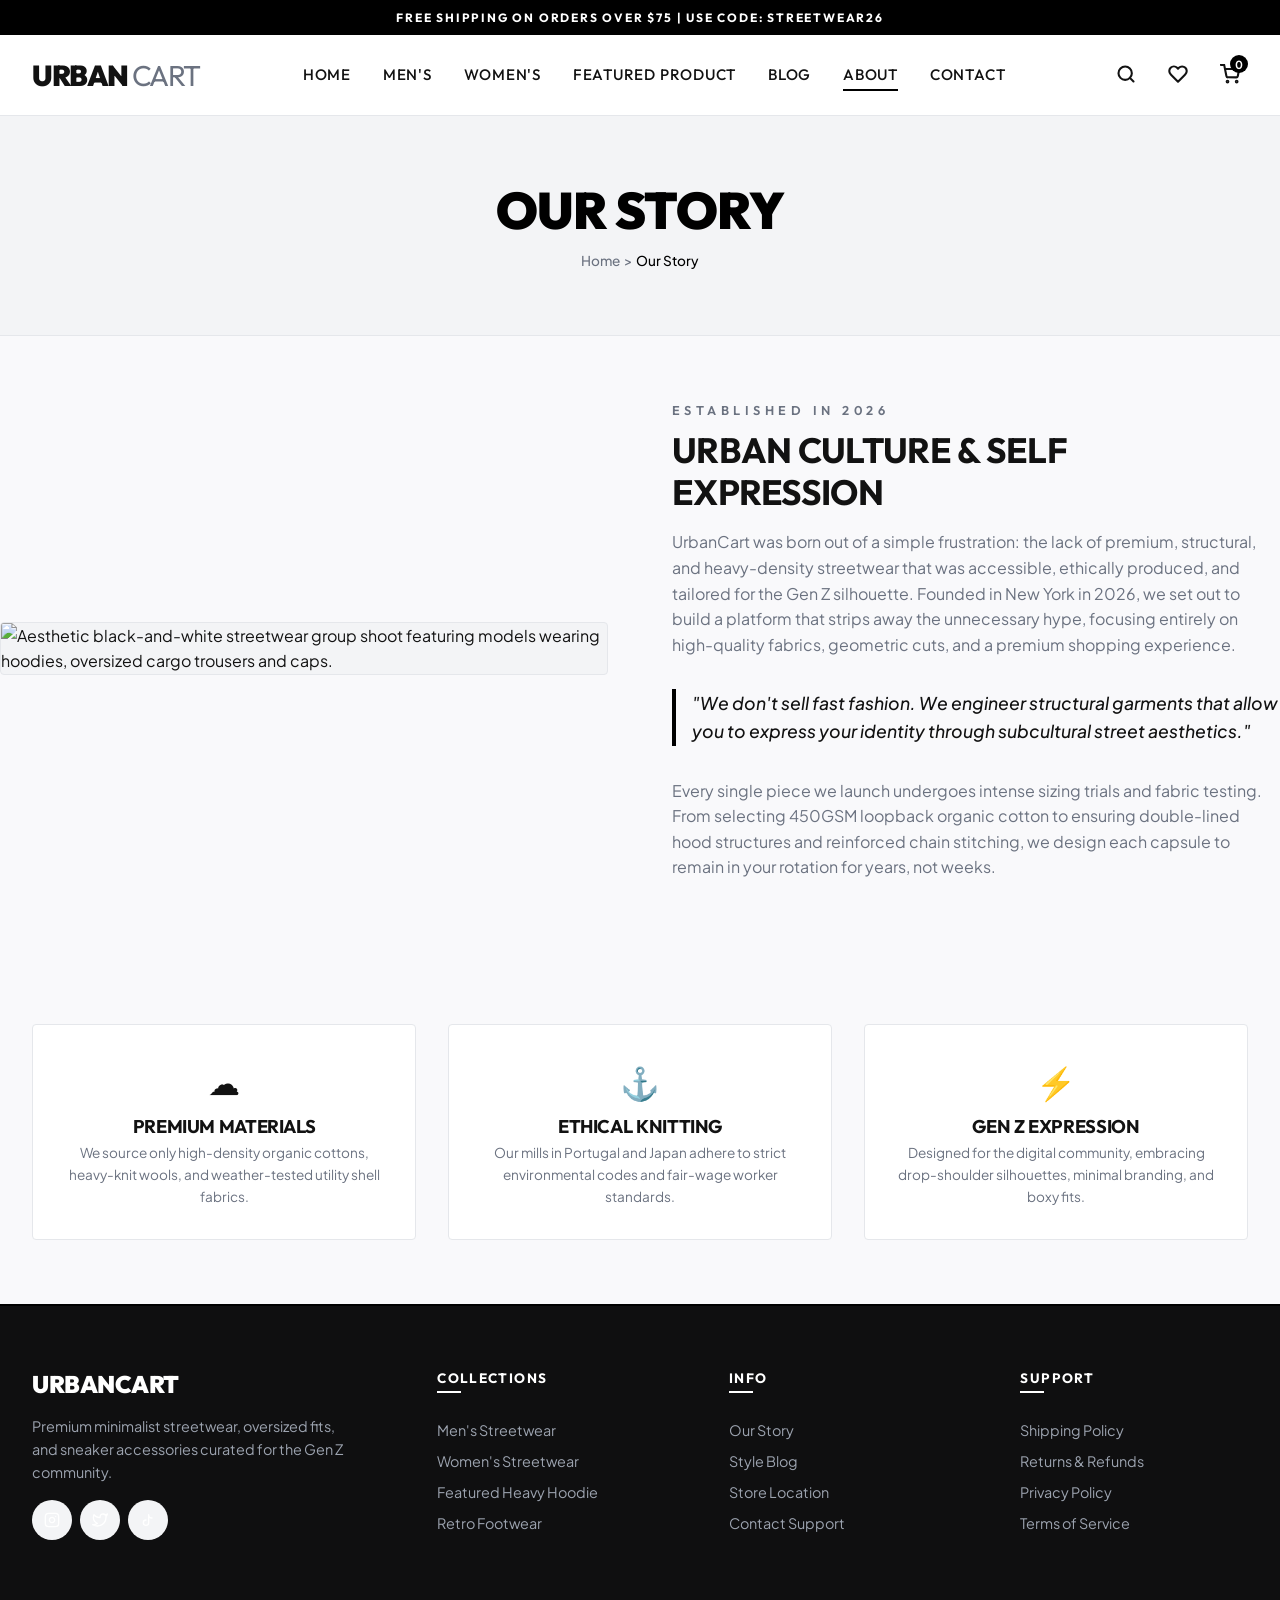
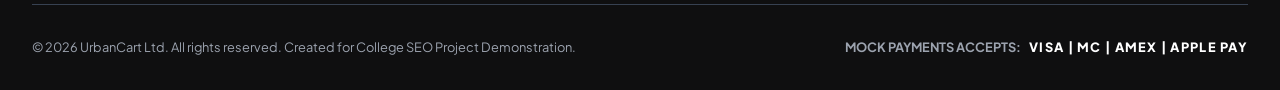
==== about.html @ 848dbc31 "Add files via upload" ====
<!DOCTYPE html>
<html lang="en">
<head>
  <!-- Technical SEO & Meta Config -->
  <meta charset="UTF-8">
  <meta name="viewport" content="width=device-width, initial-scale=1.0">
  <meta name="robots" content="index, follow">
  <link rel="canonical" href="https://urbancart-seo.vercel.app/about.html">
  
  <!-- SEO Meta Tags -->
  <title>About UrbanCart | Our Gen Z Streetwear Story & Mission</title>
  <meta name="description" content="Learn the story behind UrbanCart, the premium streetwear brand for the Gen Z generation. Discover our commitment to ethical knitting, slow fashion, and bold street aesthetics.">
  <meta name="keywords" content="about UrbanCart, streetwear brand story, sustainable Gen Z fashion, premium e-commerce mission">
  
  <!-- Open Graph / Facebook SEO -->
  <meta property="og:type" content="website">
  <meta property="og:url" content="https://urbancart-seo.vercel.app/about.html">
  <meta property="og:title" content="About UrbanCart | Our Gen Z Streetwear Story & Mission">
  <meta property="og:description" content="We engineer premium boxy clothing for subcultures. Learn about our sustainable Portugal-knitted fabrications.">
  <meta property="og:image" content="images/streetwear_about.png">

  <!-- Google Analytics Integration Placeholder -->
  <script async src="https://www.googletagmanager.com/gtag/js?id=G-XXXXXXXXXX"></script>
  <script>
    window.dataLayer = window.dataLayer || [];
    function gtag(){dataLayer.push(arguments);}
    gtag('js', new Date());
    gtag('config', 'G-XXXXXXXXXX');
  </script>

  <!-- External Stylesheets -->
  <link rel="stylesheet" href="style.css">
</head>
<body>

  <!-- Announcement Bar -->
  <div style="background-color: #000; color: #FFF; font-size: 0.75rem; text-transform: uppercase; font-family: var(--font-heading); font-weight: 700; letter-spacing: 0.15em; text-align: center; padding: 0.5rem 0;">
    Free shipping on orders over $75 | Use code: STREETWEAR26
  </div>

  <!-- Global Header Navigation -->
  <header class="site-header">
    <div class="container header-container">
      <a href="index.html" class="logo" id="logoLink">
        URBAN<span>CART</span>
      </a>

      <!-- Responsive Nav Menu -->
      <nav class="nav-menu" id="navMenu">
        <a href="index.html" class="nav-link">Home</a>
        <a href="mens.html" class="nav-link">Men's</a>
        <a href="womens.html" class="nav-link">Women's</a>
        <a href="product.html" class="nav-link">Featured Product</a>
        <a href="blog.html" class="nav-link">Blog</a>
        <a href="about.html" class="nav-link active">About</a>
        <a href="contact.html" class="nav-link">Contact</a>
      </nav>

      <!-- Header Action Elements -->
      <div class="header-actions">
        <button class="action-btn" aria-label="Search items" onclick="alert('Search functionality placeholder for SEO analysis report.')">
          <svg width="20" height="20" viewBox="0 0 24 24" fill="none" stroke="currentColor" stroke-width="2.5" stroke-linecap="round" stroke-linejoin="round"><circle cx="11" cy="11" r="8"></circle><line x1="21" y1="21" x2="16.65" y2="16.65"></line></svg>
        </button>
        <button class="action-btn" aria-label="Favorites list" onclick="alert('Favorites list placeholder.')">
          <svg width="20" height="20" viewBox="0 0 24 24" fill="none" stroke="currentColor" stroke-width="2.5" stroke-linecap="round" stroke-linejoin="round"><path d="M20.84 4.61a5.5 5.5 0 0 0-7.78 0L12 5.67l-1.06-1.06a5.5 5.5 0 0 0-7.78 7.78l1.06 1.06L12 21.23l7.78-7.78 1.06-1.06a5.5 5.5 0 0 0 0-7.78z"></path></svg>
        </button>
        <button class="action-btn" aria-label="Shopping Cart">
          <svg width="20" height="20" viewBox="0 0 24 24" fill="none" stroke="currentColor" stroke-width="2.5" stroke-linecap="round" stroke-linejoin="round"><circle cx="9" cy="21" r="1"></circle><circle cx="20" cy="21" r="1"></circle><path d="M1 1h4l2.68 13.39a2 2 0 0 0 2 1.61h9.72a2 2 0 0 0 2-1.61L23 6H6"></path></svg>
          <span class="cart-count" id="cartBadge">0</span>
        </button>
        <button class="menu-toggle" id="menuToggle" aria-label="Toggle navigation menu">
          <span></span>
          <span></span>
          <span></span>
        </button>
      </div>
    </div>
  </header>

  <main>
    
    <!-- Category Page Hero -->
    <section class="page-hero" aria-label="Category Title">
      <div class="container">
        <h1>Our Story</h1>
        <div class="breadcrumbs">
          <a href="index.html">Home</a>
          <span>&gt;</span>
          <span style="color: var(--color-primary);">Our Story</span>
        </div>
      </div>
    </section>

    <!-- Brand narrative presentation (Matches Gen Z and Streetwear guidelines) -->
    <section class="about-section container" aria-label="Brand narrative content">
      <div class="about-grid">
        
        <!-- Left: Image -->
        <div class="about-img">
          <!-- Our generated group photoshoot PNG -->
          <img src="images/streetwear_about.png" alt="Aesthetic black-and-white streetwear group shoot featuring models wearing hoodies, oversized cargo trousers and caps.">
        </div>

        <!-- Right: Text Content -->
        <div class="about-text">
          <p class="hero-sub" style="font-size: 0.8rem; margin-bottom: var(--spacing-sm);">ESTABLISHED IN 2026</p>
          <h2>Urban Culture & Self Expression</h2>
          
          <p>
            UrbanCart was born out of a simple frustration: the lack of premium, structural, and heavy-density streetwear that was accessible, ethically produced, and tailored for the Gen Z silhouette. Founded in New York in 2026, we set out to build a platform that strips away the unnecessary hype, focusing entirely on high-quality fabrics, geometric cuts, and a premium shopping experience.
          </p>

          <div class="about-quote">
            "We don't sell fast fashion. We engineer structural garments that allow you to express your identity through subcultural street aesthetics."
          </div>

          <p>
            Every single piece we launch undergoes intense sizing trials and fabric testing. From selecting 450GSM loopback organic cotton to ensuring double-lined hood structures and reinforced chain stitching, we design each capsule to remain in your rotation for years, not weeks.
          </p>
        </div>

      </div>
    </section>

    <!-- Company Value feature columns -->
    <section class="container" style="padding-bottom: var(--spacing-xl);" aria-label="Company Pillars">
      <div class="features-grid">
        
        <!-- Pillar 1 -->
        <div class="feature-box">
          <div class="feature-icon">☁</div>
          <h4>Premium Materials</h4>
          <p>We source only high-density organic cottons, heavy-knit wools, and weather-tested utility shell fabrics.</p>
        </div>

        <!-- Pillar 2 -->
        <div class="feature-box">
          <div class="feature-icon">⚓</div>
          <h4>Ethical Knitting</h4>
          <p>Our mills in Portugal and Japan adhere to strict environmental codes and fair-wage worker standards.</p>
        </div>

        <!-- Pillar 3 -->
        <div class="feature-box">
          <div class="feature-icon">⚡</div>
          <h4>Gen Z Expression</h4>
          <p>Designed for the digital community, embracing drop-shoulder silhouettes, minimal branding, and boxy fits.</p>
        </div>

      </div>
    </section>

  </main>

  <!-- Global Footer -->
  <footer class="site-footer">
    <div class="container">
      <div class="footer-grid">
        <div class="footer-brand">
          <h3>URBAN<span>CART</span></h3>
          <p>Premium minimalist streetwear, oversized fits, and sneaker accessories curated for the Gen Z community.</p>
          <div style="display: flex; gap: var(--spacing-sm);">
            <a href="#" class="social-icon" aria-label="UrbanCart Instagram"><svg width="16" height="16" viewBox="0 0 24 24" fill="none" stroke="currentColor" stroke-width="2" stroke-linecap="round" stroke-linejoin="round"><rect x="2" y="2" width="20" height="20" rx="5" ry="5"></rect><path d="M16 11.37A4 4 0 1 1 12.63 8 4 4 0 0 1 16 11.37z"></path><line x1="17.5" y1="6.5" x2="17.51" y2="6.5"></line></svg></a>
            <a href="#" class="social-icon" aria-label="UrbanCart Twitter"><svg width="16" height="16" viewBox="0 0 24 24" fill="none" stroke="currentColor" stroke-width="2" stroke-linecap="round" stroke-linejoin="round"><path d="M23 3a10.9 10.9 0 0 1-3.14 1.53 4.48 4.48 0 0 0-7.86 3v1A10.66 10.66 0 0 1 3 4s-4 9 5 13a11.64 11.64 0 0 1-7 2c9 5 20 0 20-11.5a4.5 4.5 0 0 0-.08-.83A7.72 7.72 0 0 0 23 3z"></path></svg></a>
            <a href="#" class="social-icon" aria-label="UrbanCart TikTok"><svg width="16" height="16" viewBox="0 0 24 24" fill="none" stroke="currentColor" stroke-width="2" stroke-linecap="round" stroke-linejoin="round"><path d="M9 12a4 4 0 1 0 4 4V4a5 5 0 0 0 5 5"></path></svg></a>
          </div>
        </div>

        <div>
          <h4 class="footer-links-title">Collections</h4>
          <ul class="footer-links">
            <li><a href="mens.html">Men's Streetwear</a></li>
            <li><a href="womens.html">Women's Streetwear</a></li>
            <li><a href="product.html">Featured Heavy Hoodie</a></li>
            <li><a href="mens.html">Retro Footwear</a></li>
          </ul>
        </div>

        <div>
          <h4 class="footer-links-title">Info</h4>
          <ul class="footer-links">
            <li><a href="about.html">Our Story</a></li>
            <li><a href="blog.html">Style Blog</a></li>
            <li><a href="contact.html">Store Location</a></li>
            <li><a href="contact.html">Contact Support</a></li>
          </ul>
        </div>

        <div>
          <h4 class="footer-links-title">Support</h4>
          <ul class="footer-links">
            <li><a href="#" onclick="alert('Shipping policies detailed in project report.')">Shipping Policy</a></li>
            <li><a href="#" onclick="alert('Return policies detailed in project report.')">Returns & Refunds</a></li>
            <li><a href="#" onclick="alert('Privacy policies mockup.')">Privacy Policy</a></li>
            <li><a href="#" onclick="alert('Terms and conditions mockup.')">Terms of Service</a></li>
          </ul>
        </div>
      </div>

      <div class="footer-bottom">
        <div>
          &copy; 2026 UrbanCart Ltd. All rights reserved. Created for College SEO Project Demonstration.
        </div>
        <div class="footer-payment-icons" aria-label="Supported payments mockup">
          <span style="font-size: 0.8rem; font-weight: 700; color: var(--color-text-muted);">MOCK PAYMENTS ACCEPTS:</span>
          <span style="font-size: 0.8rem; letter-spacing: 0.1em; color: #FFF; font-weight: 800;">VISA | MC | AMEX | APPLE PAY</span>
        </div>
      </div>
    </div>
  </footer>

  <!-- Global scripts -->
  <script src="script.js"></script>
</body>
</html>
---- style.css ----
/* 
  =========================================
  UrbanCart — Global Design System
  =========================================
  Premium Gen Z Streetwear E-Commerce
  =========================================
*/

/* Google Fonts Import */
@import url('https://fonts.googleapis.com/css2?family=Outfit:wght@300;400;500;600;700;800;900&family=Plus+Jakarta+Sans:wght@300;400;500;600;700&display=swap');

/* --- CSS Variables & Design Tokens --- */
:root {
  --font-heading: 'Outfit', -apple-system, BlinkMacSystemFont, "Segoe UI", Roboto, sans-serif;
  --font-body: 'Plus Jakarta Sans', -apple-system, BlinkMacSystemFont, "Segoe UI", Roboto, sans-serif;

  /* Colors */
  --color-bg-light: #F9F9FB;
  --color-bg-white: #FFFFFF;
  --color-text-primary: #121212;
  --color-text-secondary: #6B7280;
  --color-text-muted: #9CA3AF;
  
  --color-primary: #000000;
  --color-primary-light: #1A1A1A;
  --color-border: #E5E7EB;
  --color-border-dark: #374151;
  --color-accent-light: #F3F4F6;
  --color-accent-dark: #1F2937;
  
  --color-star: #FBBF24;
  --color-success: #10B981;

  /* Spacing */
  --spacing-xs: 0.25rem;
  --spacing-sm: 0.5rem;
  --spacing-md: 1rem;
  --spacing-lg: 2rem;
  --spacing-xl: 4rem;
  --spacing-xxl: 8rem;

  /* Layout */
  --container-max-width: 1280px;
  --border-radius-sm: 4px;
  --border-radius-md: 8px;
  --border-radius-lg: 16px;

  /* Animations */
  --transition-smooth: all 0.3s cubic-bezier(0.25, 0.8, 0.25, 1);
  --transition-fast: all 0.15s ease-out;
}

/* --- Base CSS Reset --- */
*, *::before, *::after {
  box-sizing: border-box;
  margin: 0;
  padding: 0;
}

html {
  font-size: 16px;
  scroll-behavior: smooth;
  -webkit-text-size-adjust: 100%;
}

body {
  font-family: var(--font-body);
  background-color: var(--color-bg-light);
  color: var(--color-text-primary);
  line-height: 1.6;
  overflow-x: hidden;
  -webkit-font-smoothing: antialiased;
  -moz-osx-font-smoothing: grayscale;
}

img {
  max-width: 100%;
  height: auto;
  display: block;
  object-fit: cover;
}

a {
  color: inherit;
  text-decoration: none;
  transition: var(--transition-fast);
}

button, input, textarea, select {
  font-family: inherit;
  font-size: inherit;
  color: inherit;
  background: none;
  border: none;
  outline: none;
}

button {
  cursor: pointer;
}

ul, ol {
  list-style: none;
}

/* --- Layout Containers & Typography --- */
.container {
  width: 100%;
  max-width: var(--container-max-width);
  margin-left: auto;
  margin-right: auto;
  padding-left: var(--spacing-lg);
  padding-right: var(--spacing-lg);
}

h1, h2, h3, h4, h5, h6 {
  font-family: var(--font-heading);
  font-weight: 700;
  line-height: 1.2;
  letter-spacing: -0.02em;
}

h1 {
  font-size: clamp(2.5rem, 5vw, 4.5rem);
  text-transform: uppercase;
  font-weight: 900;
}

h2 {
  font-size: clamp(1.8rem, 3.5vw, 2.5rem);
  text-transform: uppercase;
  margin-bottom: var(--spacing-md);
  position: relative;
}

h3 {
  font-size: clamp(1.2rem, 2vw, 1.5rem);
}

.text-muted {
  color: var(--color-text-secondary);
}

.text-center {
  text-align: center;
}

/* --- Navigation Header --- */
.site-header {
  background-color: rgba(255, 255, 255, 0.9);
  backdrop-filter: blur(12px);
  border-bottom: 1px solid var(--color-border);
  position: sticky;
  top: 0;
  z-index: 100;
  transition: var(--transition-smooth);
}

.header-container {
  display: flex;
  align-items: center;
  justify-content: space-between;
  height: 80px;
}

.logo {
  font-family: var(--font-heading);
  font-size: 1.8rem;
  font-weight: 900;
  letter-spacing: -0.05em;
  text-transform: uppercase;
  display: flex;
  align-items: center;
  gap: var(--spacing-xs);
}

.logo span {
  color: var(--color-text-secondary);
  font-weight: 400;
}

.nav-menu {
  display: flex;
  align-items: center;
  gap: var(--spacing-lg);
}

.nav-link {
  font-family: var(--font-heading);
  font-weight: 500;
  font-size: 0.95rem;
  letter-spacing: 0.05em;
  text-transform: uppercase;
  position: relative;
  padding: var(--spacing-xs) 0;
}

.nav-link::after {
  content: '';
  position: absolute;
  bottom: 0;
  left: 0;
  width: 0;
  height: 2px;
  background-color: var(--color-primary);
  transition: var(--transition-smooth);
}

.nav-link:hover::after,
.nav-link.active::after {
  width: 100%;
}

.header-actions {
  display: flex;
  align-items: center;
  gap: var(--spacing-md);
}

.action-btn {
  font-size: 1.25rem;
  padding: var(--spacing-sm);
  border-radius: 50%;
  transition: var(--transition-smooth);
  position: relative;
}

.action-btn:hover {
  background-color: var(--color-accent-light);
}

.cart-count {
  position: absolute;
  top: 0;
  right: 0;
  background-color: var(--color-primary);
  color: #FFF;
  font-size: 0.7rem;
  font-weight: 700;
  width: 18px;
  height: 18px;
  border-radius: 50%;
  display: flex;
  align-items: center;
  justify-content: center;
}

/* Hamburger menu button for mobile */
.menu-toggle {
  display: none;
  flex-direction: column;
  justify-content: space-between;
  width: 24px;
  height: 18px;
  z-index: 101;
}

.menu-toggle span {
  display: block;
  height: 2px;
  width: 100%;
  background-color: var(--color-primary);
  transition: var(--transition-smooth);
}

/* --- Buttons & UI Elements --- */
.btn {
  display: inline-flex;
  align-items: center;
  justify-content: center;
  gap: var(--spacing-sm);
  padding: 1rem 2.25rem;
  font-family: var(--font-heading);
  font-weight: 700;
  font-size: 0.9rem;
  letter-spacing: 0.08em;
  text-transform: uppercase;
  border-radius: var(--border-radius-sm);
  transition: var(--transition-smooth);
  position: relative;
  overflow: hidden;
}

.btn-primary {
  background-color: var(--color-primary);
  color: #FFF;
  border: 1px solid var(--color-primary);
}

.btn-primary:hover {
  background-color: #333333;
  border-color: #333333;
  transform: translateY(-2px);
  box-shadow: 0 4px 12px rgba(0, 0, 0, 0.15);
}

.btn-secondary {
  background-color: transparent;
  color: var(--color-primary);
  border: 1px solid var(--color-primary);
}

.btn-secondary:hover {
  background-color: var(--color-primary);
  color: #FFF;
  transform: translateY(-2px);
  box-shadow: 0 4px 12px rgba(0, 0, 0, 0.05);
}

.btn-link {
  padding: 0;
  font-family: var(--font-heading);
  font-weight: 700;
  text-transform: uppercase;
  letter-spacing: 0.05em;
  font-size: 0.85rem;
  border-bottom: 2px solid var(--color-primary);
  transition: var(--transition-smooth);
}

.btn-link:hover {
  border-color: transparent;
  letter-spacing: 0.1em;
}

.btn-sm {
  padding: 0.6rem 1.2rem;
  font-size: 0.8rem;
}

/* --- Home Hero Banner --- */
.hero {
  position: relative;
  background-color: #000;
  height: clamp(500px, 85vh, 750px);
  display: flex;
  align-items: center;
  overflow: hidden;
}

.hero-img-container {
  position: absolute;
  top: 0;
  left: 0;
  width: 100%;
  height: 100%;
  z-index: 1;
}

.hero-img-container img {
  width: 100%;
  height: 100%;
  object-fit: cover;
  filter: brightness(0.45) contrast(1.1);
  transform: scale(1.05);
  transition: transform 8s ease-out;
}

.hero:hover .hero-img-container img {
  transform: scale(1);
}

.hero-content {
  position: relative;
  z-index: 2;
  color: #FFFFFF;
  max-width: 650px;
}

.hero-sub {
  font-family: var(--font-heading);
  font-weight: 600;
  font-size: clamp(0.9rem, 2vw, 1.1rem);
  letter-spacing: 0.35em;
  text-transform: uppercase;
  margin-bottom: var(--spacing-md);
  color: var(--color-border);
}

.hero-title {
  margin-bottom: var(--spacing-lg);
  line-height: 1.1;
}

.hero-actions {
  display: flex;
  gap: var(--spacing-md);
}

/* --- Page Hero Headers (Category / Simple Pages) --- */
.page-hero {
  background-color: var(--color-accent-light);
  padding: var(--spacing-xl) 0;
  border-bottom: 1px solid var(--color-border);
  text-align: center;
}

.page-hero h1 {
  font-size: clamp(2rem, 4vw, 3.5rem);
  margin-bottom: var(--spacing-sm);
  color: var(--color-primary);
}

.breadcrumbs {
  display: flex;
  align-items: center;
  justify-content: center;
  gap: var(--spacing-xs);
  font-size: 0.85rem;
  color: var(--color-text-secondary);
  font-weight: 500;
}

.breadcrumbs a:hover {
  color: var(--color-primary);
}

/* --- Product Cards & Grid --- */
.products-section {
  padding: var(--spacing-xl) 0;
}

.section-header {
  display: flex;
  justify-content: space-between;
  align-items: flex-end;
  margin-bottom: var(--spacing-xl);
  border-bottom: 2px solid var(--color-border);
  padding-bottom: var(--spacing-md);
}

.section-header h2 {
  margin-bottom: 0;
}

.products-grid {
  display: grid;
  grid-template-columns: repeat(auto-fill, minmax(280px, 1fr));
  gap: var(--spacing-lg);
}

.product-card {
  background-color: var(--color-bg-white);
  border: 1px solid var(--color-border);
  border-radius: var(--border-radius-sm);
  overflow: hidden;
  transition: var(--transition-smooth);
  display: flex;
  flex-direction: column;
}

.product-card:hover {
  transform: translateY(-8px);
  box-shadow: 0 12px 30px rgba(0, 0, 0, 0.08);
  border-color: var(--color-text-muted);
}

.product-img-wrapper {
  position: relative;
  padding-top: 125%; /* 4:5 aspect ratio */
  overflow: hidden;
  background-color: var(--color-accent-light);
}

.product-img-wrapper img {
  position: absolute;
  top: 0;
  left: 0;
  width: 100%;
  height: 100%;
  object-fit: cover;
  transition: transform 0.6s cubic-bezier(0.25, 0.8, 0.25, 1);
}

.product-card:hover .product-img-wrapper img {
  transform: scale(1.08);
}

.product-badge {
  position: absolute;
  top: var(--spacing-md);
  left: var(--spacing-md);
  background-color: var(--color-primary);
  color: #FFF;
  font-family: var(--font-heading);
  font-size: 0.75rem;
  font-weight: 700;
  text-transform: uppercase;
  letter-spacing: 0.05em;
  padding: 0.35rem 0.75rem;
  border-radius: var(--border-radius-sm);
  z-index: 2;
}

.product-info {
  padding: var(--spacing-md);
  flex-grow: 1;
  display: flex;
  flex-direction: column;
}

.product-category {
  font-size: 0.75rem;
  color: var(--color-text-secondary);
  text-transform: uppercase;
  font-weight: 600;
  letter-spacing: 0.05em;
  margin-bottom: var(--spacing-xs);
}

.product-title {
  font-size: 1.05rem;
  font-weight: 700;
  margin-bottom: var(--spacing-xs);
  line-height: 1.3;
}

.product-rating {
  display: flex;
  align-items: center;
  gap: var(--spacing-xs);
  font-size: 0.85rem;
  color: var(--color-star);
  margin-bottom: var(--spacing-sm);
}

.product-rating span {
  color: var(--color-text-secondary);
  font-size: 0.8rem;
  font-weight: 500;
}

.product-price-row {
  display: flex;
  justify-content: space-between;
  align-items: center;
  margin-top: auto;
  padding-top: var(--spacing-md);
  border-top: 1px dashed var(--color-border);
}

.product-price {
  font-family: var(--font-heading);
  font-size: 1.15rem;
  font-weight: 800;
}

.btn-card-cart {
  width: 40px;
  height: 40px;
  background-color: var(--color-primary);
  color: #FFF;
  border-radius: var(--border-radius-sm);
  display: flex;
  align-items: center;
  justify-content: center;
  transition: var(--transition-smooth);
}

.btn-card-cart:hover {
  background-color: var(--color-text-secondary);
  transform: scale(1.05);
}

/* --- Banner Promotion Section --- */
.promo-banner {
  padding: var(--spacing-xxl) 0;
  background-color: var(--color-primary);
  color: #FFF;
  position: relative;
  overflow: hidden;
  text-align: center;
}

.promo-banner::before {
  content: '';
  position: absolute;
  top: 0;
  left: 0;
  right: 0;
  bottom: 0;
  background: radial-gradient(circle, rgba(50,50,50,0.4) 0%, rgba(0,0,0,0.8) 100%);
  z-index: 1;
}

.promo-container {
  position: relative;
  z-index: 2;
  max-width: 750px;
  margin: 0 auto;
}

.promo-tag {
  font-family: var(--font-heading);
  font-size: 0.95rem;
  font-weight: 600;
  letter-spacing: 0.3em;
  color: var(--color-text-muted);
  text-transform: uppercase;
  margin-bottom: var(--spacing-md);
}

.promo-title {
  font-size: clamp(2rem, 4vw, 3.5rem);
  margin-bottom: var(--spacing-lg);
  line-height: 1.15;
}

/* --- Blog Cards & Grid --- */
.blog-section {
  padding: var(--spacing-xl) 0;
}

.blog-grid {
  display: grid;
  grid-template-columns: repeat(auto-fit, minmax(320px, 1fr));
  gap: var(--spacing-lg);
}

.blog-card {
  background-color: var(--color-bg-white);
  border: 1px solid var(--color-border);
  border-radius: var(--border-radius-sm);
  overflow: hidden;
  transition: var(--transition-smooth);
}

.blog-card:hover {
  transform: translateY(-5px);
  border-color: var(--color-text-primary);
}

.blog-img-wrapper {
  position: relative;
  padding-top: 60%;
  overflow: hidden;
  background-color: var(--color-accent-light);
}

.blog-img-wrapper img {
  position: absolute;
  top: 0;
  left: 0;
  width: 100%;
  height: 100%;
  object-fit: cover;
}

.blog-info {
  padding: var(--spacing-lg);
}

.blog-date {
  font-size: 0.75rem;
  text-transform: uppercase;
  letter-spacing: 0.05em;
  font-weight: 600;
  color: var(--color-text-secondary);
  margin-bottom: var(--spacing-sm);
}

.blog-card h3 {
  margin-bottom: var(--spacing-sm);
  font-size: 1.25rem;
}

.blog-excerpt {
  color: var(--color-text-secondary);
  font-size: 0.95rem;
  margin-bottom: var(--spacing-md);
}

/* --- About Us Page Styles --- */
.about-section {
  padding: var(--spacing-xl) 0;
}

.about-grid {
  display: grid;
  grid-template-columns: 1fr 1fr;
  gap: var(--spacing-xl);
  align-items: center;
}

.about-img {
  background-color: var(--color-accent-light);
  border-radius: var(--border-radius-sm);
  overflow: hidden;
  border: 1px solid var(--color-border);
}

.about-text h2 {
  font-size: 2.2rem;
  margin-bottom: var(--spacing-md);
}

.about-text p {
  margin-bottom: var(--spacing-md);
  color: var(--color-text-secondary);
}

.about-quote {
  border-left: 4px solid var(--color-primary);
  padding-left: var(--spacing-md);
  margin: var(--spacing-lg) 0;
  font-style: italic;
  font-size: 1.1rem;
  font-weight: 500;
}

.features-grid {
  display: grid;
  grid-template-columns: repeat(3, 1fr);
  gap: var(--spacing-lg);
  margin-top: var(--spacing-xl);
}

.feature-box {
  background-color: var(--color-bg-white);
  padding: var(--spacing-lg);
  border: 1px solid var(--color-border);
  text-align: center;
  border-radius: var(--border-radius-sm);
}

.feature-icon {
  font-size: 2rem;
  margin-bottom: var(--spacing-sm);
}

.feature-box h4 {
  font-size: 1.15rem;
  text-transform: uppercase;
  margin-bottom: var(--spacing-xs);
}

.feature-box p {
  font-size: 0.85rem;
  color: var(--color-text-secondary);
}

/* --- Contact Page Styles --- */
.contact-section {
  padding: var(--spacing-xl) 0;
}

.contact-grid {
  display: grid;
  grid-template-columns: 1.2fr 0.8fr;
  gap: var(--spacing-xl);
}

.contact-card-box {
  background-color: var(--color-bg-white);
  padding: var(--spacing-xl);
  border: 1px solid var(--color-border);
  border-radius: var(--border-radius-sm);
}

.form-group {
  margin-bottom: var(--spacing-lg);
}

.form-group label {
  display: block;
  font-family: var(--font-heading);
  font-weight: 600;
  font-size: 0.85rem;
  text-transform: uppercase;
  letter-spacing: 0.05em;
  margin-bottom: var(--spacing-xs);
}

.form-control {
  width: 100%;
  padding: 0.9rem 1.2rem;
  border: 1px solid var(--color-border);
  background-color: var(--color-bg-light);
  border-radius: var(--border-radius-sm);
  transition: var(--transition-fast);
}

.form-control:focus {
  border-color: var(--color-primary);
  background-color: var(--color-bg-white);
}

textarea.form-control {
  resize: vertical;
  min-height: 150px;
}

.contact-info-list {
  display: flex;
  flex-direction: column;
  gap: var(--spacing-lg);
}

.info-item {
  display: flex;
  gap: var(--spacing-md);
  align-items: flex-start;
}

.info-icon {
  background-color: var(--color-primary);
  color: #FFF;
  width: 40px;
  height: 40px;
  border-radius: var(--border-radius-sm);
  display: flex;
  align-items: center;
  justify-content: center;
  flex-shrink: 0;
}

.info-content h4 {
  font-size: 1rem;
  text-transform: uppercase;
  margin-bottom: var(--spacing-xs);
}

.info-content p {
  font-size: 0.9rem;
  color: var(--color-text-secondary);
}

.social-links {
  display: flex;
  gap: var(--spacing-md);
  margin-top: var(--spacing-lg);
}

.social-icon {
  width: 40px;
  height: 40px;
  background-color: var(--color-accent-light);
  border-radius: 50%;
  display: flex;
  align-items: center;
  justify-content: center;
  font-size: 1.1rem;
  transition: var(--transition-smooth);
}

.social-icon:hover {
  background-color: var(--color-primary);
  color: #FFF;
  transform: translateY(-3px);
}

/* Mock Alert Box styling */
.alert-box {
  background-color: var(--color-success);
  color: #FFF;
  padding: var(--spacing-md);
  border-radius: var(--border-radius-sm);
  margin-bottom: var(--spacing-md);
  font-weight: 600;
  display: none;
  animation: fadeIn 0.3s ease-out;
}

@keyframes fadeIn {
  from { opacity: 0; transform: translateY(-10px); }
  to { opacity: 1; transform: translateY(0); }
}

/* --- Product Detail Page Styles --- */
.product-detail-section {
  padding: var(--spacing-xl) 0;
}

.product-detail-grid {
  display: grid;
  grid-template-columns: 1.1fr 0.9fr;
  gap: var(--spacing-xl);
}

.product-gallery {
  display: flex;
  flex-direction: column;
  gap: var(--spacing-md);
}

.main-image {
  background-color: var(--color-accent-light);
  border-radius: var(--border-radius-sm);
  overflow: hidden;
  border: 1px solid var(--color-border);
}

.main-image img {
  width: 100%;
  max-height: 600px;
  object-fit: cover;
}

.thumbnail-row {
  display: grid;
  grid-template-columns: repeat(4, 1fr);
  gap: var(--spacing-md);
}

.thumb-img {
  background-color: var(--color-accent-light);
  border-radius: var(--border-radius-sm);
  overflow: hidden;
  border: 1px solid var(--color-border);
  cursor: pointer;
  transition: var(--transition-fast);
}

.thumb-img:hover,
.thumb-img.active {
  border-color: var(--color-primary);
  opacity: 0.8;
}

.product-meta h1 {
  font-size: clamp(2rem, 3.5vw, 3rem);
  text-transform: uppercase;
  margin-bottom: var(--spacing-sm);
}

.product-meta .product-price {
  font-size: 1.75rem;
  margin-bottom: var(--spacing-md);
}

.product-description-brief {
  color: var(--color-text-secondary);
  font-size: 1.05rem;
  margin-bottom: var(--spacing-lg);
}

.purchase-options {
  border-top: 1px solid var(--color-border);
  border-bottom: 1px solid var(--color-border);
  padding: var(--spacing-lg) 0;
  margin-bottom: var(--spacing-lg);
}

.option-title {
  font-family: var(--font-heading);
  font-weight: 700;
  font-size: 0.85rem;
  text-transform: uppercase;
  letter-spacing: 0.05em;
  margin-bottom: var(--spacing-sm);
}

.size-selector {
  display: flex;
  gap: var(--spacing-sm);
  margin-bottom: var(--spacing-lg);
}

.size-btn {
  width: 48px;
  height: 48px;
  border: 1px solid var(--color-border);
  border-radius: var(--border-radius-sm);
  font-family: var(--font-heading);
  font-weight: 700;
  display: flex;
  align-items: center;
  justify-content: center;
  transition: var(--transition-fast);
}

.size-btn:hover {
  border-color: var(--color-primary);
}

.size-btn.active {
  background-color: var(--color-primary);
  color: #FFF;
  border-color: var(--color-primary);
}

.qty-row {
  display: flex;
  align-items: center;
  gap: var(--spacing-md);
  margin-bottom: var(--spacing-lg);
}

.qty-selector {
  display: flex;
  align-items: center;
  border: 1px solid var(--color-border);
  border-radius: var(--border-radius-sm);
  overflow: hidden;
}

.qty-btn {
  width: 40px;
  height: 40px;
  background-color: var(--color-accent-light);
  display: flex;
  align-items: center;
  justify-content: center;
  font-weight: 700;
}

.qty-btn:hover {
  background-color: var(--color-border);
}

.qty-input {
  width: 50px;
  height: 40px;
  text-align: center;
  font-weight: 700;
}

.action-buttons {
  display: flex;
  flex-direction: column;
  gap: var(--spacing-sm);
}

.action-buttons .btn {
  width: 100%;
}

/* Accordion Tab Styles */
.accordion {
  margin-top: var(--spacing-xl);
}

.accordion-item {
  border-bottom: 1px solid var(--color-border);
}

.accordion-header {
  width: 100%;
  display: flex;
  justify-content: space-between;
  align-items: center;
  padding: var(--spacing-md) 0;
  font-family: var(--font-heading);
  font-weight: 700;
  font-size: 0.95rem;
  text-transform: uppercase;
  letter-spacing: 0.05em;
  text-align: left;
}

.accordion-icon {
  font-size: 1.2rem;
  transition: var(--transition-smooth);
}

.accordion-content {
  max-height: 0;
  overflow: hidden;
  transition: max-height 0.3s ease-out;
  color: var(--color-text-secondary);
  font-size: 0.95rem;
}

.accordion-content p {
  padding-bottom: var(--spacing-md);
}

.accordion-item.active .accordion-content {
  max-height: 200px;
}

.accordion-item.active .accordion-icon {
  transform: rotate(45deg);
}

/* --- Newsletter Banner --- */
.newsletter-section {
  background-color: var(--color-accent-light);
  padding: var(--spacing-xl) 0;
  border-top: 1px solid var(--color-border);
  border-bottom: 1px solid var(--color-border);
}

.newsletter-container {
  max-width: 600px;
  margin: 0 auto;
  text-align: center;
}

.newsletter-container h3 {
  font-size: 1.8rem;
  text-transform: uppercase;
  margin-bottom: var(--spacing-sm);
}

.newsletter-container p {
  color: var(--color-text-secondary);
  margin-bottom: var(--spacing-lg);
}

.newsletter-form {
  display: flex;
  gap: var(--spacing-sm);
}

.newsletter-form input {
  flex-grow: 1;
}

/* --- Site Footer --- */
.site-footer {
  background-color: #0F0F10;
  color: #FFF;
  padding: var(--spacing-xl) 0 var(--spacing-lg);
  font-size: 0.9rem;
  border-top: 2px solid var(--color-primary);
}

.footer-grid {
  display: grid;
  grid-template-columns: 1.5fr repeat(3, 1fr);
  gap: var(--spacing-xl);
  margin-bottom: var(--spacing-xl);
}

.footer-brand h3 {
  font-size: 1.5rem;
  text-transform: uppercase;
  font-weight: 900;
  letter-spacing: -0.02em;
  margin-bottom: var(--spacing-md);
}

.footer-brand p {
  color: var(--color-text-muted);
  margin-bottom: var(--spacing-md);
  max-width: 320px;
}

.footer-links-title {
  font-family: var(--font-heading);
  font-weight: 700;
  font-size: 0.85rem;
  text-transform: uppercase;
  letter-spacing: 0.1em;
  margin-bottom: var(--spacing-lg);
  color: #FFF;
  position: relative;
}

.footer-links-title::after {
  content: '';
  position: absolute;
  bottom: -6px;
  left: 0;
  width: 24px;
  height: 2px;
  background-color: #FFF;
}

.footer-links {
  display: flex;
  flex-direction: column;
  gap: var(--spacing-sm);
}

.footer-links a {
  color: var(--color-text-muted);
}

.footer-links a:hover {
  color: #FFF;
  padding-left: var(--spacing-xs);
}

.footer-bottom {
  border-top: 1px solid var(--color-border-dark);
  padding-top: var(--spacing-lg);
  display: flex;
  justify-content: space-between;
  align-items: center;
  color: var(--color-text-muted);
  font-size: 0.8rem;
}

.footer-payment-icons {
  display: flex;
  gap: var(--spacing-sm);
  font-size: 1.5rem;
}

/* --- Toast / Mock Notification popup --- */
.toast-msg {
  position: fixed;
  bottom: 24px;
  right: 24px;
  background-color: var(--color-primary);
  color: #FFF;
  padding: 1rem 1.75rem;
  border-radius: var(--border-radius-sm);
  font-family: var(--font-heading);
  font-weight: 700;
  font-size: 0.85rem;
  text-transform: uppercase;
  letter-spacing: 0.05em;
  box-shadow: 0 10px 25px rgba(0, 0, 0, 0.3);
  z-index: 1000;
  display: flex;
  align-items: center;
  gap: var(--spacing-md);
  transform: translateY(150%);
  transition: transform 0.4s cubic-bezier(0.175, 0.885, 0.32, 1.275);
}

.toast-msg.show {
  transform: translateY(0);
}

/* --- Mobile Responsiveness Breakpoints --- */

@media (max-width: 1024px) {
  :root {
    --spacing-xl: 3rem;
  }
  
  .footer-grid {
    grid-template-columns: 1.2fr repeat(2, 1fr);
  }
  
  .footer-brand {
    grid-column: span 3;
  }
  
  .about-grid, .product-detail-grid {
    gap: var(--spacing-lg);
  }
}

@media (max-width: 768px) {
  :root {
    --spacing-lg: 1.25rem;
    --spacing-xl: 2.5rem;
  }
  
  .header-container {
    height: 70px;
  }
  
  /* Responsive Navigation Burger menu implementation */
  .menu-toggle {
    display: flex;
  }
  
  .nav-menu {
    position: fixed;
    top: 70px;
    left: 0;
    width: 100%;
    height: calc(100vh - 70px);
    background-color: var(--color-bg-white);
    flex-direction: column;
    align-items: flex-start;
    padding: var(--spacing-xl) var(--spacing-lg);
    gap: var(--spacing-lg);
    transform: translateX(-100%);
    transition: var(--transition-smooth);
    border-top: 1px solid var(--color-border);
    overflow-y: auto;
  }
  
  .nav-menu.open {
    transform: translateX(0);
  }
  
  .nav-link {
    font-size: 1.2rem;
    width: 100%;
  }
  
  /* Menu Burger Animations when open */
  .menu-toggle.open span:nth-child(1) {
    transform: translateY(8px) rotate(45deg);
  }
  
  .menu-toggle.open span:nth-child(2) {
    opacity: 0;
  }
  
  .menu-toggle.open span:nth-child(3) {
    transform: translateY(-8px) rotate(-45deg);
  }
  
  .about-grid, .product-detail-grid, .contact-grid {
    grid-template-columns: 1fr;
  }
  
  .about-img {
    order: -1;
  }
  
  .features-grid {
    grid-template-columns: 1fr;
    gap: var(--spacing-md);
  }
  
  .footer-grid {
    grid-template-columns: 1fr;
  }
  
  .footer-brand {
    grid-column: span 1;
  }
  
  .footer-bottom {
    flex-direction: column;
    gap: var(--spacing-md);
    text-align: center;
  }
  
  .newsletter-form {
    flex-direction: column;
  }
  
  .hero-actions {
    flex-direction: column;
    gap: var(--spacing-sm);
  }
}
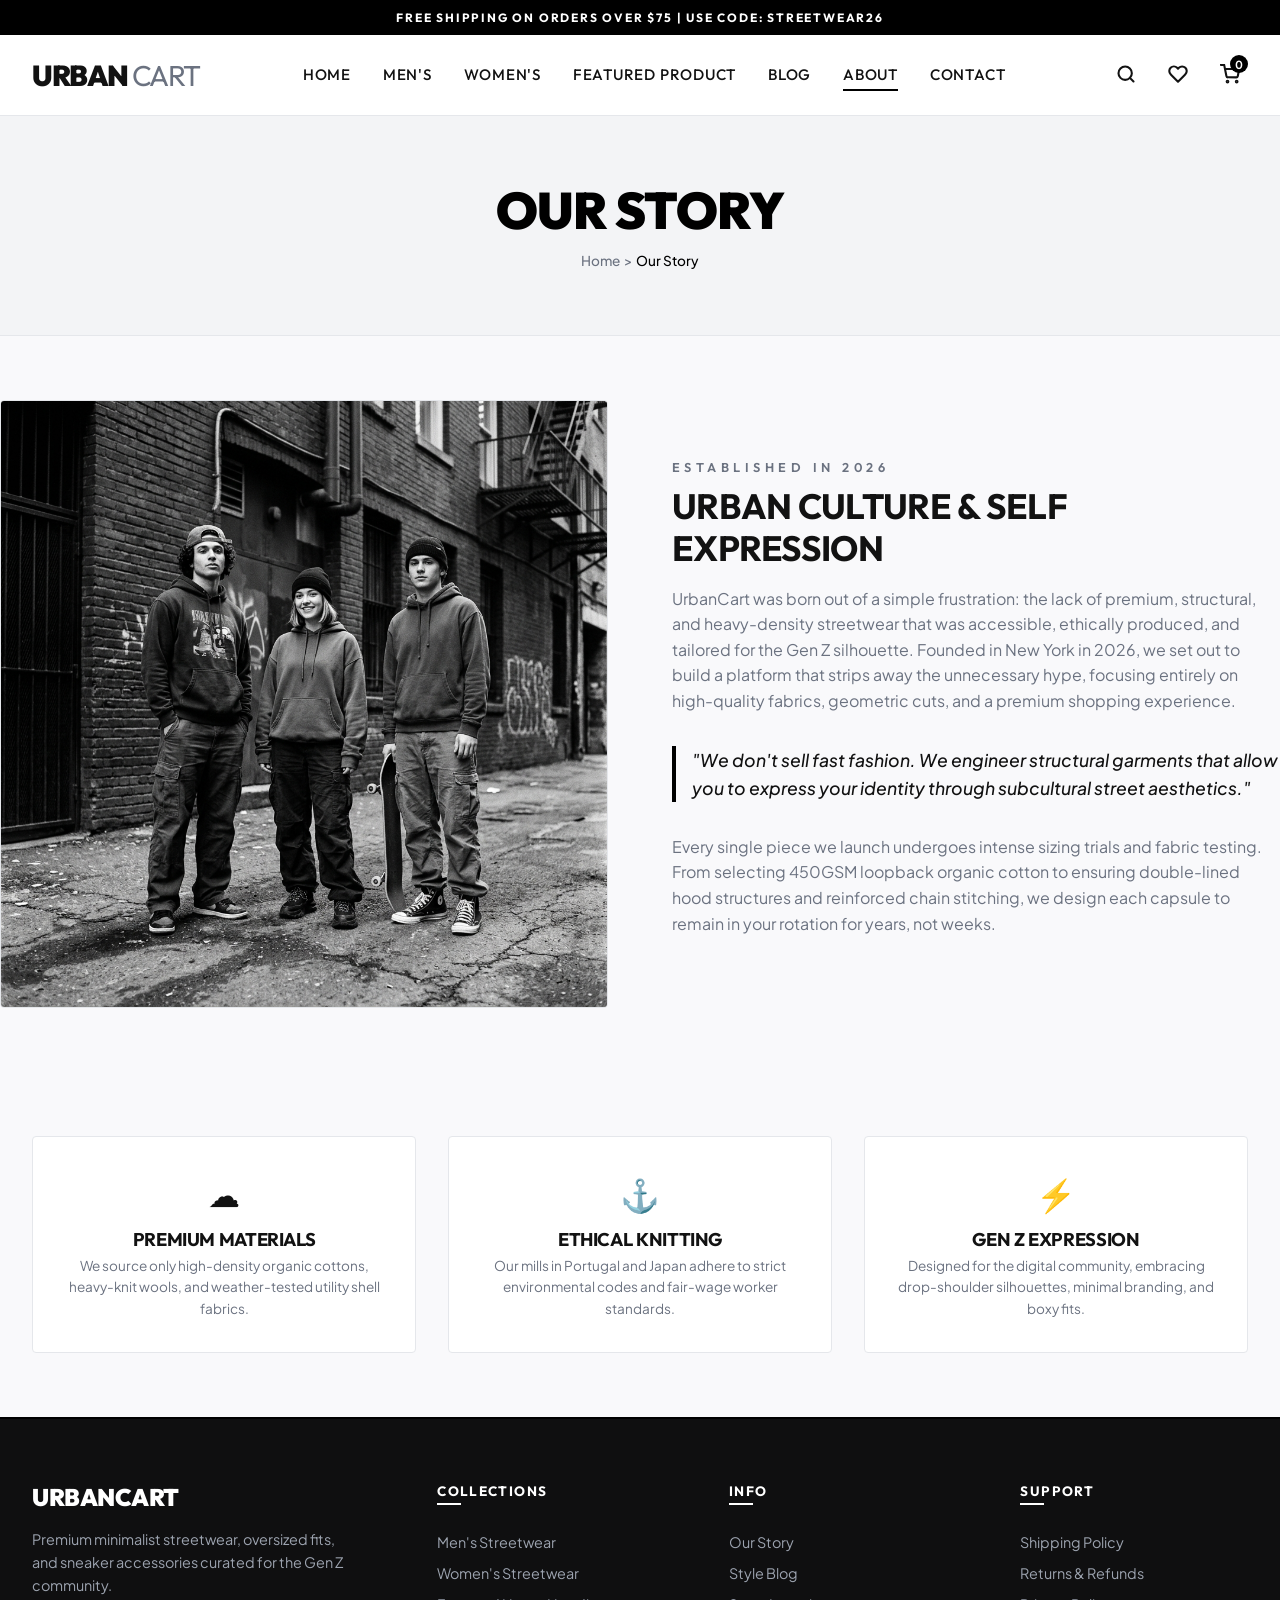
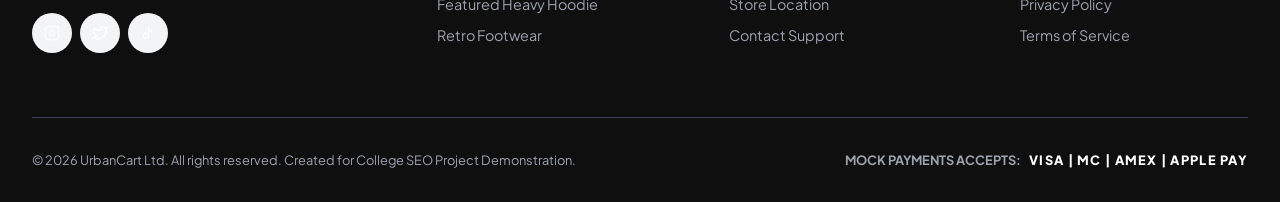
==== commit 6ee0eea0: "." ====
--- a/about.html
+++ b/about.html
@@ -17,7 +17,7 @@
   <meta property="og:url" content="https://urbancart-seo.vercel.app/about.html">
   <meta property="og:title" content="About UrbanCart | Our Gen Z Streetwear Story & Mission">
   <meta property="og:description" content="We engineer premium boxy clothing for subcultures. Learn about our sustainable Portugal-knitted fabrications.">
-  <meta property="og:image" content="images/streetwear_about.png">
+  <meta property="og:image" content="streetwear_about.png">
 
   <!-- Google Analytics Integration Placeholder -->
   <script async src="https://www.googletagmanager.com/gtag/js?id=G-XXXXXXXXXX"></script>
@@ -98,7 +98,7 @@
         <!-- Left: Image -->
         <div class="about-img">
           <!-- Our generated group photoshoot PNG -->
-          <img src="images/streetwear_about.png" alt="Aesthetic black-and-white streetwear group shoot featuring models wearing hoodies, oversized cargo trousers and caps.">
+          <img src="streetwear_about.png" alt="Aesthetic black-and-white streetwear group shoot featuring models wearing hoodies, oversized cargo trousers and caps.">
         </div>
 
         <!-- Right: Text Content -->
